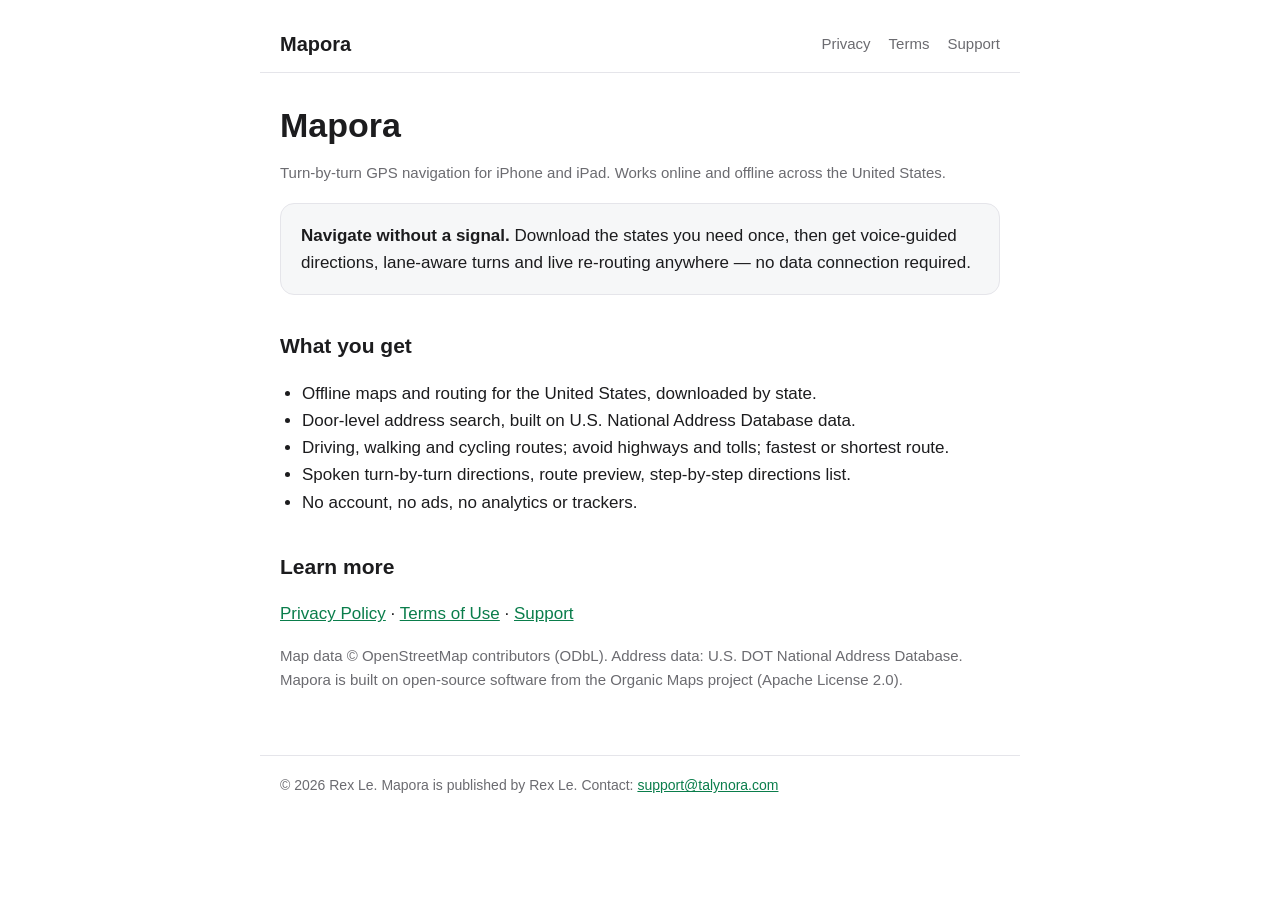
==== index.html @ 35d15a8b "Add files via upload" ====
<!doctype html><html lang="en"><head><meta charset="utf-8"><meta name="viewport" content="width=device-width,initial-scale=1"><title>Mapora – Offline & online GPS navigation</title><meta name="description" content="Turn-by-turn GPS navigation for iPhone and iPad that works online and offline across the United States."><link rel="stylesheet" href="/style.css"></head><body><header><a class="brand" href="/">Mapora</a><nav><a href="/privacy">Privacy</a><a href="/terms">Terms</a><a href="/support">Support</a></nav></header><main>
<h1>Mapora</h1>
<p class="muted">Turn-by-turn GPS navigation for iPhone and iPad. Works online and offline across the United States.</p>
<div class="card"><strong>Navigate without a signal.</strong> Download the states you need once, then get voice-guided directions, lane-aware turns and live re-routing anywhere &mdash; no data connection required.</div>
<h2>What you get</h2>
<ul>
<li>Offline maps and routing for the United States, downloaded by state.</li>
<li>Door-level address search, built on U.S. National Address Database data.</li>
<li>Driving, walking and cycling routes; avoid highways and tolls; fastest or shortest route.</li>
<li>Spoken turn-by-turn directions, route preview, step-by-step directions list.</li>
<li>No account, no ads, no analytics or trackers.</li>
</ul>
<h2>Learn more</h2>
<p><a href="/privacy">Privacy Policy</a> &middot; <a href="/terms">Terms of Use</a> &middot; <a href="/support">Support</a></p>
<p class="muted">Map data &copy; OpenStreetMap contributors (ODbL). Address data: U.S. DOT National Address Database. Mapora is built on open-source software from the Organic Maps project (Apache License 2.0).</p>
</main><footer>&copy; 2026 Rex Le. Mapora is published by Rex Le. Contact: <a href="mailto:support@talynora.com">support@talynora.com</a></footer></body></html>
---- style.css ----
:root{--bg:#fff;--fg:#1c1c1e;--muted:#6b6b70;--accent:#0a7d4b;--line:#e5e5ea;--card:#f6f7f8}
@media (prefers-color-scheme:dark){:root{--bg:#101113;--fg:#f2f2f4;--muted:#a0a0a8;--accent:#4cc38a;--line:#2a2b2f;--card:#18191c}}
*{box-sizing:border-box}
body{margin:0;background:var(--bg);color:var(--fg);font:17px/1.6 -apple-system,BlinkMacSystemFont,"Segoe UI",Roboto,Helvetica,Arial,sans-serif}
header,main,footer{max-width:760px;margin:0 auto;padding:0 20px}
header{padding-top:28px;padding-bottom:12px;display:flex;align-items:center;justify-content:space-between;border-bottom:1px solid var(--line)}
header a.brand{font-weight:700;font-size:20px;color:var(--fg);text-decoration:none}
nav a{margin-left:18px;color:var(--muted);text-decoration:none;font-size:15px}
nav a:hover{color:var(--accent)}
main{padding-top:32px;padding-bottom:48px}
h1{font-size:34px;line-height:1.2;margin:0 0 6px}
h2{font-size:21px;margin:34px 0 8px}
p,li{color:var(--fg)}
.muted{color:var(--muted);font-size:15px}
a{color:var(--accent)}
.card{background:var(--card);border:1px solid var(--line);border-radius:14px;padding:18px 20px;margin:18px 0}
ul{padding-left:22px}
footer{padding-top:18px;padding-bottom:40px;border-top:1px solid var(--line);color:var(--muted);font-size:14px}
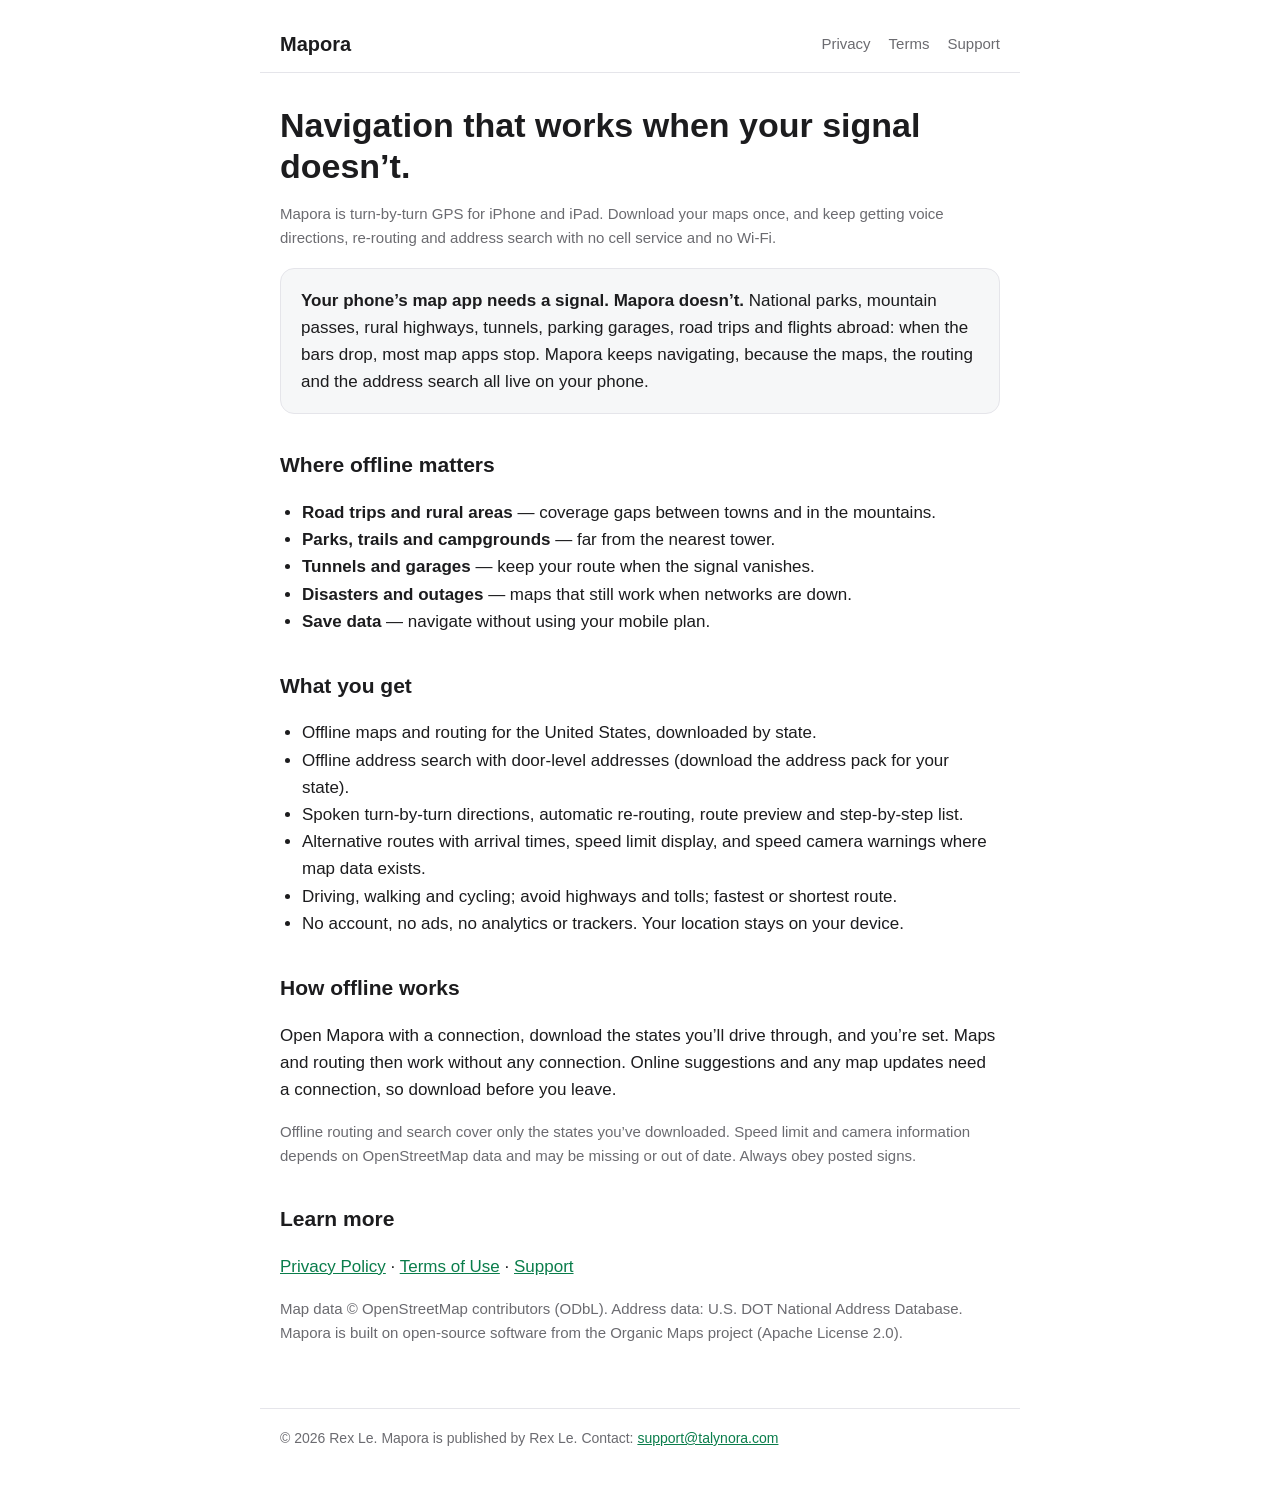
==== commit 40720c9f: "Offline-first homepage" ====
--- a/index.html
+++ b/index.html
@@ -1,15 +1,27 @@
-<!doctype html><html lang="en"><head><meta charset="utf-8"><meta name="viewport" content="width=device-width,initial-scale=1"><title>Mapora – Offline & online GPS navigation</title><meta name="description" content="Turn-by-turn GPS navigation for iPhone and iPad that works online and offline across the United States."><link rel="stylesheet" href="/style.css"></head><body><header><a class="brand" href="/">Mapora</a><nav><a href="/privacy">Privacy</a><a href="/terms">Terms</a><a href="/support">Support</a></nav></header><main>
-<h1>Mapora</h1>
-<p class="muted">Turn-by-turn GPS navigation for iPhone and iPad. Works online and offline across the United States.</p>
-<div class="card"><strong>Navigate without a signal.</strong> Download the states you need once, then get voice-guided directions, lane-aware turns and live re-routing anywhere &mdash; no data connection required.</div>
+<!doctype html><html lang="en"><head><meta charset="utf-8"><meta name="viewport" content="width=device-width,initial-scale=1"><title>Mapora – Offline GPS navigation, no signal needed</title><meta name="description" content="Offline GPS navigation for iPhone and iPad. Download US maps once and keep getting turn-by-turn directions with no cell service."><link rel="stylesheet" href="/style.css"></head><body><header><a class="brand" href="/">Mapora</a><nav><a href="/privacy">Privacy</a><a href="/terms">Terms</a><a href="/support">Support</a></nav></header><main>
+<h1>Navigation that works when your signal doesn&rsquo;t.</h1>
+<p class="muted">Mapora is turn-by-turn GPS for iPhone and iPad. Download your maps once, and keep getting voice directions, re-routing and address search with no cell service and no Wi-Fi.</p>
+<div class="card"><strong>Your phone&rsquo;s map app needs a signal. Mapora doesn&rsquo;t.</strong> National parks, mountain passes, rural highways, tunnels, parking garages, road trips and flights abroad: when the bars drop, most map apps stop. Mapora keeps navigating, because the maps, the routing and the address search all live on your phone.</div>
+<h2>Where offline matters</h2>
+<ul>
+<li><strong>Road trips and rural areas</strong> &mdash; coverage gaps between towns and in the mountains.</li>
+<li><strong>Parks, trails and campgrounds</strong> &mdash; far from the nearest tower.</li>
+<li><strong>Tunnels and garages</strong> &mdash; keep your route when the signal vanishes.</li>
+<li><strong>Disasters and outages</strong> &mdash; maps that still work when networks are down.</li>
+<li><strong>Save data</strong> &mdash; navigate without using your mobile plan.</li>
+</ul>
 <h2>What you get</h2>
 <ul>
 <li>Offline maps and routing for the United States, downloaded by state.</li>
-<li>Door-level address search, built on U.S. National Address Database data.</li>
-<li>Driving, walking and cycling routes; avoid highways and tolls; fastest or shortest route.</li>
-<li>Spoken turn-by-turn directions, route preview, step-by-step directions list.</li>
-<li>No account, no ads, no analytics or trackers.</li>
+<li>Offline address search with door-level addresses (download the address pack for your state).</li>
+<li>Spoken turn-by-turn directions, automatic re-routing, route preview and step-by-step list.</li>
+<li>Alternative routes with arrival times, speed limit display, and speed camera warnings where map data exists.</li>
+<li>Driving, walking and cycling; avoid highways and tolls; fastest or shortest route.</li>
+<li>No account, no ads, no analytics or trackers. Your location stays on your device.</li>
 </ul>
+<h2>How offline works</h2>
+<p>Open Mapora with a connection, download the states you&rsquo;ll drive through, and you&rsquo;re set. Maps and routing then work without any connection. Online suggestions and any map updates need a connection, so download before you leave.</p>
+<p class="muted">Offline routing and search cover only the states you&rsquo;ve downloaded. Speed limit and camera information depends on OpenStreetMap data and may be missing or out of date. Always obey posted signs.</p>
 <h2>Learn more</h2>
 <p><a href="/privacy">Privacy Policy</a> &middot; <a href="/terms">Terms of Use</a> &middot; <a href="/support">Support</a></p>
 <p class="muted">Map data &copy; OpenStreetMap contributors (ODbL). Address data: U.S. DOT National Address Database. Mapora is built on open-source software from the Organic Maps project (Apache License 2.0).</p>
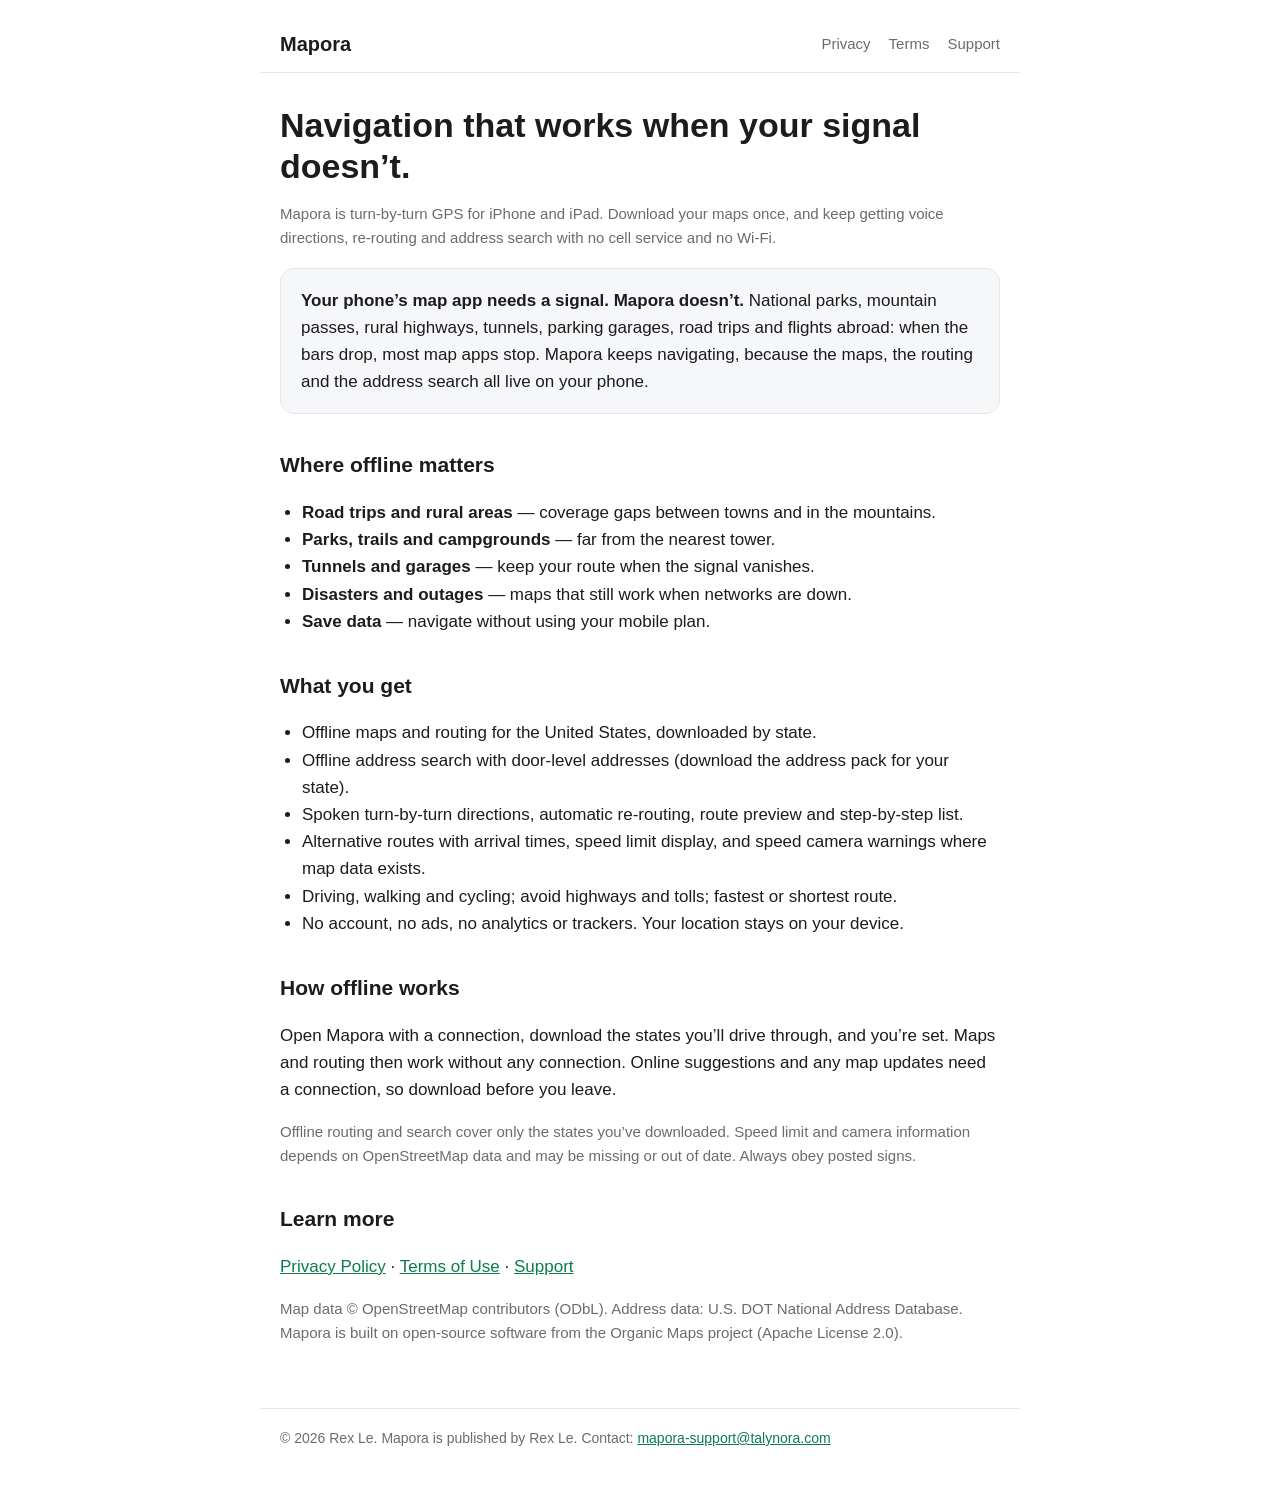
==== commit b544aab8: "Use mapora-support@talynora.com as contact address Co-Authored-By: Claude Sonnet 5.5 <noreply@anthro" ====
--- a/index.html
+++ b/index.html
@@ -25,4 +25,4 @@
 <h2>Learn more</h2>
 <p><a href="/privacy">Privacy Policy</a> &middot; <a href="/terms">Terms of Use</a> &middot; <a href="/support">Support</a></p>
 <p class="muted">Map data &copy; OpenStreetMap contributors (ODbL). Address data: U.S. DOT National Address Database. Mapora is built on open-source software from the Organic Maps project (Apache License 2.0).</p>
-</main><footer>&copy; 2026 Rex Le. Mapora is published by Rex Le. Contact: <a href="mailto:support@talynora.com">support@talynora.com</a></footer></body></html>
+</main><footer>&copy; 2026 Rex Le. Mapora is published by Rex Le. Contact: <a href="mailto:mapora-support@talynora.com">mapora-support@talynora.com</a></footer></body></html>
